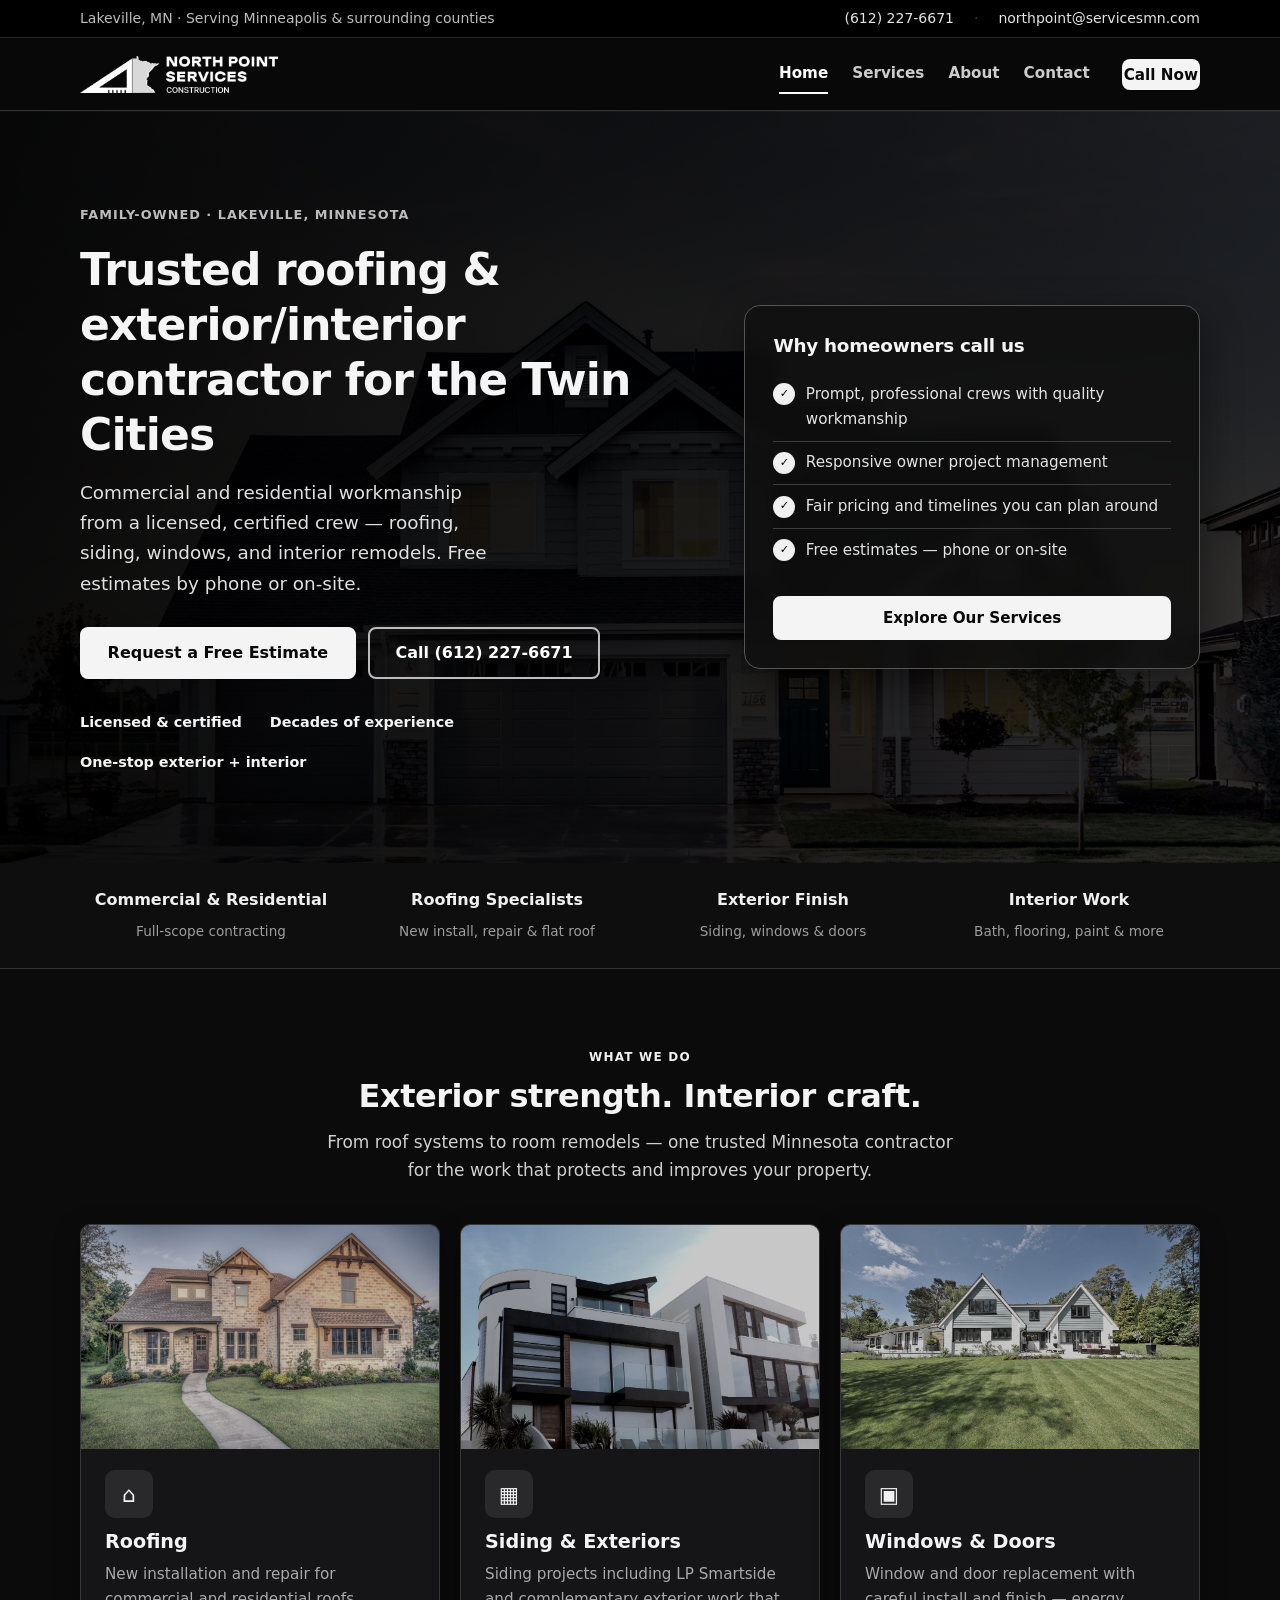
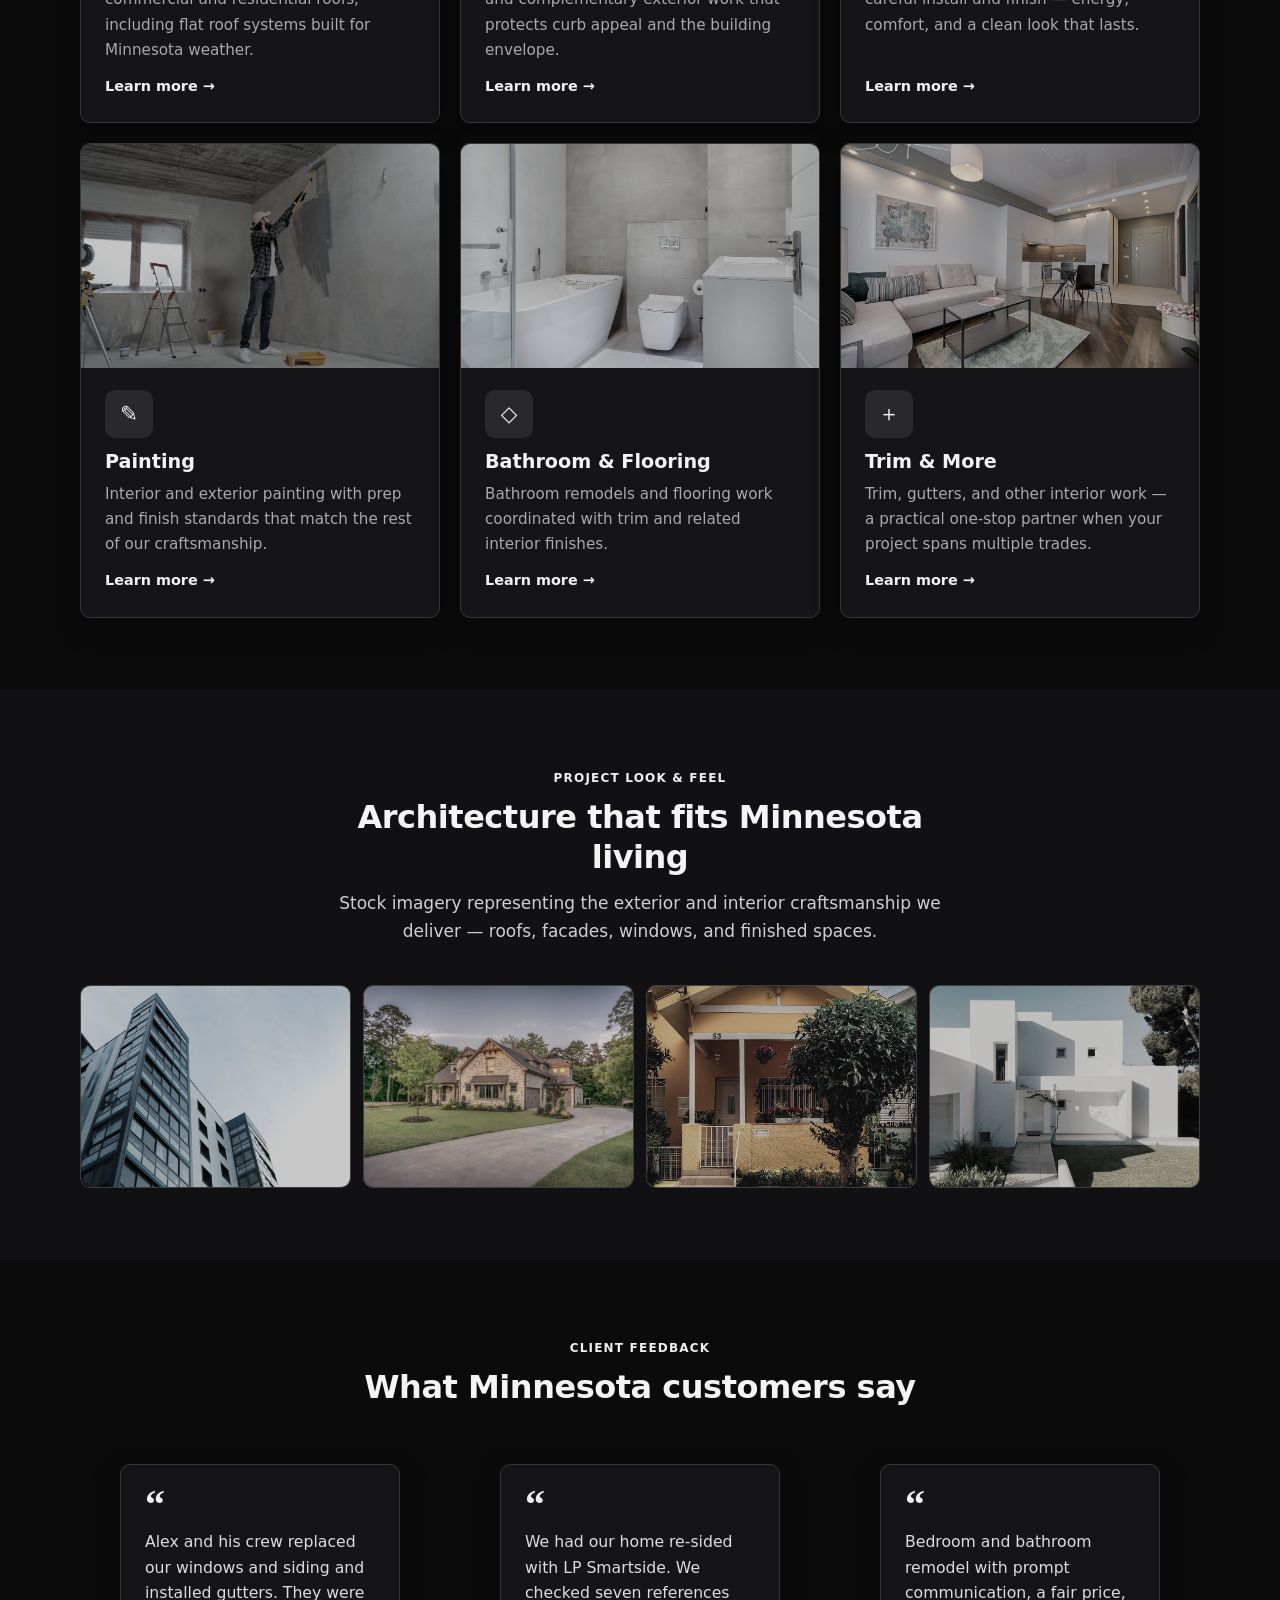
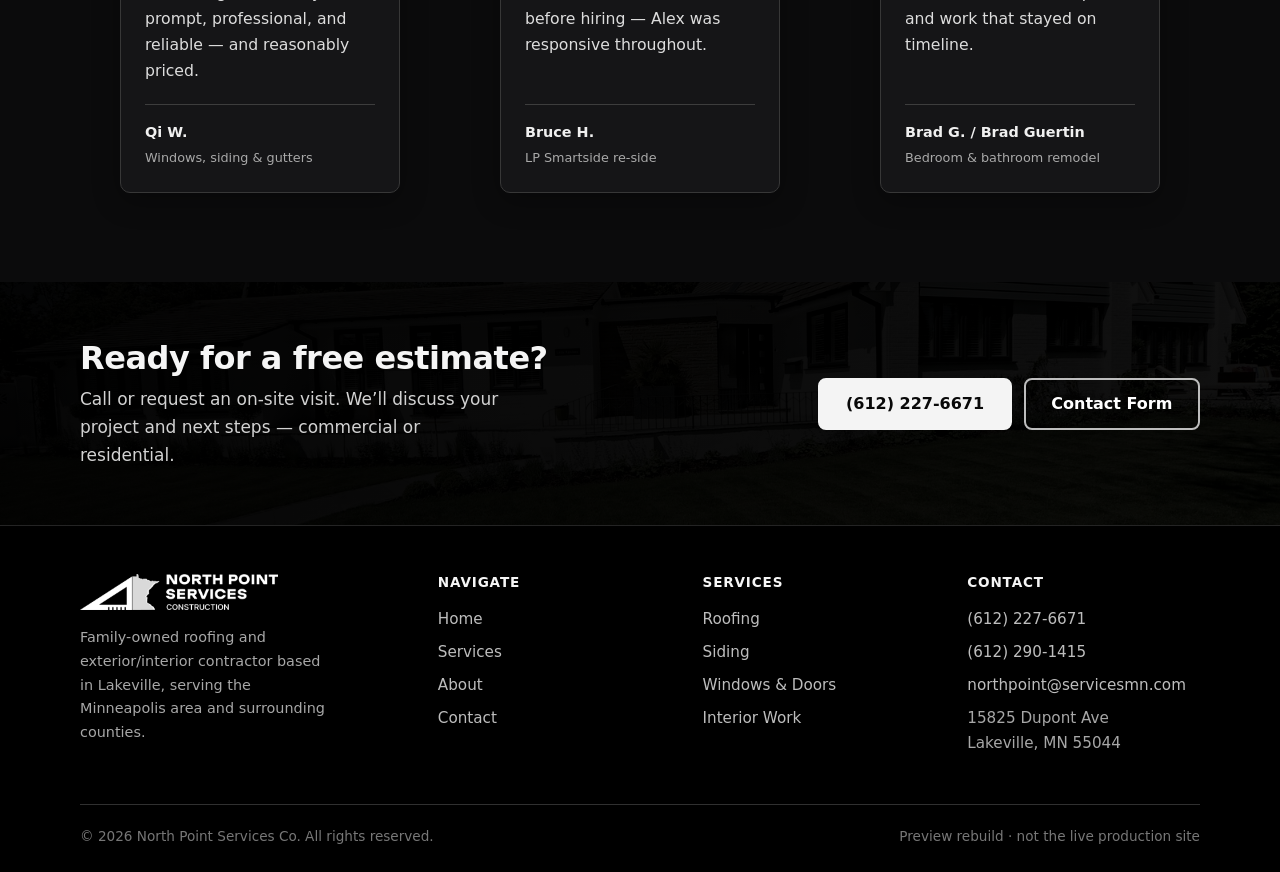
==== index.html @ 043c49aa "Add North Point Services static site preview. Publish the static HTML site at the repository root so" ====
<!DOCTYPE html>
<html lang="en">
<head>
  <meta charset="UTF-8">
  <meta name="viewport" content="width=device-width, initial-scale=1">
  <meta name="description" content="North Point Services — trusted Minnesota roofing and exterior/interior contractor. Family-owned in Lakeville, serving Minneapolis and surrounding counties. Free estimates.">
  <title>North Point Services | Roofing &amp; Exterior/Interior Contractor — Lakeville, MN</title>
  <link rel="stylesheet" href="css/styles.css">
</head>
<body>
  <a class="skip-link" href="#main">Skip to main content</a>

  <div class="topbar">
    <div class="container">
      <div class="topbar-left">
        <span>Lakeville, MN · Serving Minneapolis &amp; surrounding counties</span>
      </div>
      <div class="topbar-right">
        <a href="tel:+16122276671">(612) 227-6671</a>
        <span class="sep" aria-hidden="true">·</span>
        <a href="mailto:northpoint@servicesmn.com">northpoint@servicesmn.com</a>
      </div>
    </div>
  </div>

  <header class="site-header">
    <div class="container header-inner">
      <a class="logo" href="index.html">
        <img class="logo-image" src="images/logo.png" alt="North Point Services — Construction">
      </a>
      <button class="nav-toggle" type="button" aria-expanded="false" aria-controls="site-nav" aria-label="Open menu">
        <span class="nav-toggle-bars"></span>
      </button>
      <nav class="nav" id="site-nav" aria-label="Primary">
        <a href="index.html" aria-current="page">Home</a>
        <a href="services.html">Services</a>
        <a href="about.html">About</a>
        <a href="contact.html">Contact</a>
        <a class="btn btn-primary" href="tel:+16122276671">Call Now</a>
      </nav>
    </div>
  </header>

  <main id="main">
    <section class="hero has-photo">
      <img class="hero-bg" src="images/hero-home.jpg" alt="" width="1600" height="900" decoding="async" fetchpriority="high">
      <div class="container hero-grid">
        <div>
          <p class="hero-eyebrow">Family-owned · Lakeville, Minnesota</p>
          <h1>Trusted roofing &amp; exterior/interior contractor for the Twin Cities</h1>
          <p class="hero-lead">
            Commercial and residential workmanship from a licensed, certified crew —
            roofing, siding, windows, and interior remodels. Free estimates by phone or on-site.
          </p>
          <div class="hero-actions">
            <a class="btn btn-primary btn-lg" href="contact.html">Request a Free Estimate</a>
            <a class="btn btn-secondary btn-lg" href="tel:+16122276671">Call (612) 227-6671</a>
          </div>
          <div class="hero-meta">
            <span><strong>Licensed &amp; certified</strong></span>
            <span><strong>Decades of experience</strong></span>
            <span><strong>One-stop exterior + interior</strong></span>
          </div>
        </div>
        <aside class="hero-card" aria-label="Why choose North Point">
          <h2>Why homeowners call us</h2>
          <ul>
            <li><span class="check" aria-hidden="true">✓</span> Prompt, professional crews with quality workmanship</li>
            <li><span class="check" aria-hidden="true">✓</span> Responsive owner project management</li>
            <li><span class="check" aria-hidden="true">✓</span> Fair pricing and timelines you can plan around</li>
            <li><span class="check" aria-hidden="true">✓</span> Free estimates — phone or on-site</li>
          </ul>
          <a class="btn btn-primary btn-block" href="services.html">Explore Our Services</a>
        </aside>
      </div>
    </section>

    <div class="trust-bar">
      <div class="container trust-grid">
        <div class="trust-item">
          <strong>Commercial &amp; Residential</strong>
          <span>Full-scope contracting</span>
        </div>
        <div class="trust-item">
          <strong>Roofing Specialists</strong>
          <span>New install, repair &amp; flat roof</span>
        </div>
        <div class="trust-item">
          <strong>Exterior Finish</strong>
          <span>Siding, windows &amp; doors</span>
        </div>
        <div class="trust-item">
          <strong>Interior Work</strong>
          <span>Bath, flooring, paint &amp; more</span>
        </div>
      </div>
    </div>

    <section class="section" aria-labelledby="services-heading">
      <div class="container">
        <div class="section-header center">
          <p class="section-label">What we do</p>
          <h2 id="services-heading">Exterior strength. Interior craft.</h2>
          <p>From roof systems to room remodels — one trusted Minnesota contractor for the work that protects and improves your property.</p>
        </div>
        <div class="cards">
          <article class="card">
            <div class="card-media">
              <img src="images/roofing.jpg" alt="Residential roof and exterior craftsmanship" width="600" height="375" loading="lazy" decoding="async">
            </div>
            <div class="card-body">
              <div class="card-icon" aria-hidden="true">⌂</div>
              <h3>Roofing</h3>
              <p>New installation and repair for commercial and residential roofs, including flat roof systems built for Minnesota weather.</p>
              <a class="card-link" href="services.html#roofing">Learn more →</a>
            </div>
          </article>
          <article class="card">
            <div class="card-media">
              <img src="images/siding.jpg" alt="Home exterior with modern siding" width="600" height="375" loading="lazy" decoding="async">
            </div>
            <div class="card-body">
              <div class="card-icon" aria-hidden="true">▦</div>
              <h3>Siding &amp; Exteriors</h3>
              <p>Siding projects including LP Smartside and complementary exterior work that protects curb appeal and the building envelope.</p>
              <a class="card-link" href="services.html#siding">Learn more →</a>
            </div>
          </article>
          <article class="card">
            <div class="card-media">
              <img src="images/windows.jpg" alt="Modern home windows and facade" width="600" height="375" loading="lazy" decoding="async">
            </div>
            <div class="card-body">
              <div class="card-icon" aria-hidden="true">▣</div>
              <h3>Windows &amp; Doors</h3>
              <p>Window and door replacement with careful install and finish — energy, comfort, and a clean look that lasts.</p>
              <a class="card-link" href="services.html#windows">Learn more →</a>
            </div>
          </article>
          <article class="card">
            <div class="card-media">
              <img src="images/painting.jpg" alt="Freshly painted interior walls" width="600" height="375" loading="lazy" decoding="async">
            </div>
            <div class="card-body">
              <div class="card-icon" aria-hidden="true">✎</div>
              <h3>Painting</h3>
              <p>Interior and exterior painting with prep and finish standards that match the rest of our craftsmanship.</p>
              <a class="card-link" href="services.html#interior">Learn more →</a>
            </div>
          </article>
          <article class="card">
            <div class="card-media">
              <img src="images/bathroom.jpg" alt="Remodeled bathroom interior" width="600" height="375" loading="lazy" decoding="async">
            </div>
            <div class="card-body">
              <div class="card-icon" aria-hidden="true">◇</div>
              <h3>Bathroom &amp; Flooring</h3>
              <p>Bathroom remodels and flooring work coordinated with trim and related interior finishes.</p>
              <a class="card-link" href="services.html#interior">Learn more →</a>
            </div>
          </article>
          <article class="card">
            <div class="card-media">
              <img src="images/trim-interior.jpg" alt="Finished interior living space with trim detail" width="600" height="375" loading="lazy" decoding="async">
            </div>
            <div class="card-body">
              <div class="card-icon" aria-hidden="true">＋</div>
              <h3>Trim &amp; More</h3>
              <p>Trim, gutters, and other interior work — a practical one-stop partner when your project spans multiple trades.</p>
              <a class="card-link" href="services.html#interior">Learn more →</a>
            </div>
          </article>
        </div>
      </div>
    </section>

    <section class="section section-alt" aria-labelledby="gallery-heading">
      <div class="container">
        <div class="section-header center">
          <p class="section-label">Project look &amp; feel</p>
          <h2 id="gallery-heading">Architecture that fits Minnesota living</h2>
          <p>Stock imagery representing the exterior and interior craftsmanship we deliver — roofs, facades, windows, and finished spaces.</p>
        </div>
        <div class="gallery-strip">
          <figure>
            <img src="images/gallery-1.jpg" alt="Commercial architecture exterior" width="500" height="375" loading="lazy" decoding="async">
          </figure>
          <figure>
            <img src="images/gallery-2.jpg" alt="Modern residential exterior" width="500" height="375" loading="lazy" decoding="async">
          </figure>
          <figure>
            <img src="images/gallery-3.jpg" alt="Contemporary home facade" width="500" height="375" loading="lazy" decoding="async">
          </figure>
          <figure>
            <img src="images/gallery-4.jpg" alt="Residential architecture detail" width="500" height="375" loading="lazy" decoding="async">
          </figure>
        </div>
      </div>
    </section>

    <section class="section" aria-labelledby="testimonials-heading">
      <div class="container">
        <div class="section-header center">
          <p class="section-label">Client feedback</p>
          <h2 id="testimonials-heading">What Minnesota customers say</h2>
        </div>
        <div class="testimonials">
          <figure class="testimonial">
            <blockquote>
              Alex and his crew replaced our windows and siding and installed gutters. They were prompt, professional, and reliable — and reasonably priced.
            </blockquote>
            <footer>Qi W.<span>Windows, siding &amp; gutters</span></footer>
          </figure>
          <figure class="testimonial">
            <blockquote>
              We had our home re-sided with LP Smartside. We checked seven references before hiring — Alex was responsive throughout.
            </blockquote>
            <footer>Bruce H.<span>LP Smartside re-side</span></footer>
          </figure>
          <figure class="testimonial">
            <blockquote>
              Bedroom and bathroom remodel with prompt communication, a fair price, and work that stayed on timeline.
            </blockquote>
            <footer>Brad G. / Brad Guertin<span>Bedroom &amp; bathroom remodel</span></footer>
          </figure>
        </div>
      </div>
    </section>

    <section class="cta-band has-photo" aria-labelledby="cta-heading">
      <img class="cta-band-bg" src="images/contact-band.jpg" alt="" width="1600" height="600" loading="lazy" decoding="async">
      <div class="container">
        <div>
          <h2 id="cta-heading">Ready for a free estimate?</h2>
          <p>Call or request an on-site visit. We’ll discuss your project and next steps — commercial or residential.</p>
        </div>
        <div class="cta-actions">
          <a class="btn btn-primary btn-lg" href="tel:+16122276671">(612) 227-6671</a>
          <a class="btn btn-secondary btn-lg" href="contact.html">Contact Form</a>
        </div>
      </div>
    </section>
  </main>

  <footer class="site-footer">
    <div class="container">
      <div class="footer-grid">
        <div class="footer-brand">
          <a class="logo" href="index.html">
            <img class="logo-image" src="images/logo.png" alt="North Point Services — Construction">
          </a>
          <p>Family-owned roofing and exterior/interior contractor based in Lakeville, serving the Minneapolis area and surrounding counties.</p>
        </div>
        <div>
          <h4>Navigate</h4>
          <ul>
            <li><a href="index.html">Home</a></li>
            <li><a href="services.html">Services</a></li>
            <li><a href="about.html">About</a></li>
            <li><a href="contact.html">Contact</a></li>
          </ul>
        </div>
        <div>
          <h4>Services</h4>
          <ul>
            <li><a href="services.html#roofing">Roofing</a></li>
            <li><a href="services.html#siding">Siding</a></li>
            <li><a href="services.html#windows">Windows &amp; Doors</a></li>
            <li><a href="services.html#interior">Interior Work</a></li>
          </ul>
        </div>
        <div>
          <h4>Contact</h4>
          <ul>
            <li><a href="tel:+16122276671">(612) 227-6671</a></li>
            <li><a href="tel:+16122901415">(612) 290-1415</a></li>
            <li><a href="mailto:northpoint@servicesmn.com">northpoint@servicesmn.com</a></li>
            <li>15825 Dupont Ave<br>Lakeville, MN 55044</li>
          </ul>
        </div>
      </div>
      <div class="footer-bottom">
        <span>© <span id="year">2026</span> North Point Services Co. All rights reserved.</span>
        <span>Preview rebuild · not the live production site</span>
      </div>
    </div>
  </footer>

  <script src="js/main.js"></script>
</body>
</html>
---- css/styles.css ----
/* North Point Services — preview styles */
:root {
  --navy: #f4f4f4;
  --navy-deep: #050505;
  --navy-mid: #171717;
  --slate: #d0d0d0;
  --steel: #9a9a9a;
  --sky: #171717;
  --mist: #101010;
  --white: #f5f5f5;
  --accent: #f5f5f5;
  --accent-hover: #ffffff;
  --accent-soft: #242424;
  --border: #393939;
  --success: #f5f5f5;
  --shadow: 0 8px 28px rgba(0, 0, 0, 0.35);
  --shadow-lg: 0 16px 42px rgba(0, 0, 0, 0.5);
  --radius: 10px;
  --radius-lg: 16px;
  --font: "Segoe UI", system-ui, -apple-system, BlinkMacSystemFont, "Helvetica Neue", Arial, sans-serif;
  --max: 1120px;
  --header-h: 72px;
}

*, *::before, *::after { box-sizing: border-box; }

html { scroll-behavior: smooth; }

body {
  margin: 0;
  font-family: var(--font);
  font-size: 1.0625rem;
  line-height: 1.65;
  color: var(--slate);
  background: var(--white);
  -webkit-font-smoothing: antialiased;
}

img { max-width: 100%; height: auto; display: block; }

a {
  color: var(--accent);
  text-decoration-thickness: 1.5px;
  text-underline-offset: 3px;
}
a:hover { color: var(--accent-hover); }

h1, h2, h3, h4 {
  color: var(--navy);
  line-height: 1.25;
  margin: 0 0 0.75rem;
  font-weight: 700;
}

h1 { font-size: clamp(2rem, 4vw, 2.75rem); letter-spacing: -0.02em; }
h2 { font-size: clamp(1.5rem, 3vw, 2rem); letter-spacing: -0.015em; }
h3 { font-size: 1.2rem; }

p { margin: 0 0 1rem; }

.container {
  width: min(100% - 2.5rem, var(--max));
  margin-inline: auto;
}

.skip-link {
  position: absolute;
  left: -9999px;
  top: 0;
  background: var(--navy);
  color: var(--white);
  padding: 0.75rem 1.25rem;
  z-index: 1000;
  border-radius: 0 0 var(--radius) 0;
}
.skip-link:focus { left: 0; }

/* ——— Top bar ——— */
.topbar {
  background: var(--navy-deep);
  color: rgba(255,255,255,0.85);
  font-size: 0.875rem;
  padding: 0.45rem 0;
}
.topbar .container {
  display: flex;
  flex-wrap: wrap;
  gap: 0.75rem 1.5rem;
  justify-content: space-between;
  align-items: center;
}
.topbar a {
  color: rgba(255,255,255,0.9);
  text-decoration: none;
}
.topbar a:hover { color: var(--white); text-decoration: underline; }
.topbar-left, .topbar-right {
  display: flex;
  flex-wrap: wrap;
  gap: 0.75rem 1.25rem;
  align-items: center;
}
.topbar .sep { opacity: 0.35; }

/* ——— Header / Nav ——— */
.site-header {
  position: sticky;
  top: 0;
  z-index: 100;
  background: rgba(255,255,255,0.96);
  backdrop-filter: blur(10px);
  border-bottom: 1px solid var(--border);
  box-shadow: 0 1px 0 rgba(0,0,0,0.04);
}
.header-inner {
  display: flex;
  align-items: center;
  justify-content: space-between;
  min-height: var(--header-h);
  gap: 1rem;
}
.logo {
  display: flex;
  align-items: center;
  gap: 0.75rem;
  text-decoration: none;
  color: var(--navy);
}
.logo:hover { color: var(--navy); }
.logo-image {
  display: block;
  width: 198px;
  height: auto;
  max-width: 100%;
  object-fit: contain;
}
.logo-mark {
  width: 44px;
  height: 44px;
  border-radius: 10px;
  background: linear-gradient(145deg, var(--navy-mid), var(--navy));
  display: grid;
  place-items: center;
  color: var(--white);
  font-weight: 800;
  font-size: 0.95rem;
  letter-spacing: -0.03em;
  flex-shrink: 0;
  box-shadow: inset 0 1px 0 rgba(255,255,255,0.15);
}
.logo-text {
  display: flex;
  flex-direction: column;
  line-height: 1.15;
}
.logo-name {
  font-weight: 800;
  font-size: 1.05rem;
  letter-spacing: -0.02em;
}
.logo-sub {
  font-size: 0.7rem;
  color: var(--steel);
  font-weight: 500;
  letter-spacing: 0.02em;
  text-transform: uppercase;
}

.nav-toggle {
  display: none;
  background: none;
  border: 1px solid var(--border);
  border-radius: 8px;
  padding: 0.5rem 0.65rem;
  cursor: pointer;
  color: var(--navy);
}
.nav-toggle:focus-visible {
  outline: 2px solid var(--accent);
  outline-offset: 2px;
}
.nav-toggle-bars {
  display: block;
  width: 22px;
  height: 2px;
  background: currentColor;
  position: relative;
}
.nav-toggle-bars::before,
.nav-toggle-bars::after {
  content: "";
  position: absolute;
  left: 0;
  width: 22px;
  height: 2px;
  background: currentColor;
}
.nav-toggle-bars::before { top: -7px; }
.nav-toggle-bars::after { top: 7px; }

.nav {
  display: flex;
  align-items: center;
  gap: 0.25rem 1.5rem;
}
.nav a {
  color: var(--navy-mid);
  text-decoration: none;
  font-weight: 600;
  font-size: 0.95rem;
  padding: 0.35rem 0;
  border-bottom: 2px solid transparent;
}
.nav a:hover,
.nav a[aria-current="page"] {
  color: var(--navy);
  border-bottom-color: var(--accent);
}
.nav .btn { margin-left: 0.5rem; border-bottom: none !important; }

/* ——— Buttons ——— */
.btn {
  display: inline-flex;
  align-items: center;
  justify-content: center;
  gap: 0.4rem;
  padding: 0.7rem 1.35rem;
  font-weight: 700;
  font-size: 0.95rem;
  border-radius: 8px;
  border: 2px solid transparent;
  text-decoration: none !important;
  cursor: pointer;
  transition: background 0.15s, color 0.15s, border-color 0.15s, transform 0.1s;
  font-family: inherit;
  line-height: 1.2;
}
.btn:active { transform: translateY(1px); }
.btn:focus-visible {
  outline: 2px solid var(--accent);
  outline-offset: 3px;
}
.btn-primary {
  background: var(--accent);
  color: var(--white) !important;
  border-color: var(--accent);
}
.btn-primary:hover {
  background: var(--accent-hover);
  border-color: var(--accent-hover);
  color: var(--white) !important;
}
.btn-secondary {
  background: transparent;
  color: var(--white) !important;
  border-color: rgba(255,255,255,0.55);
}
.btn-secondary:hover {
  background: rgba(255,255,255,0.12);
  border-color: var(--white);
  color: var(--white) !important;
}
.btn-outline {
  background: transparent;
  color: var(--navy) !important;
  border-color: var(--border);
}
.btn-outline:hover {
  border-color: var(--navy);
  background: var(--mist);
}
.btn-lg { padding: 0.9rem 1.6rem; font-size: 1rem; }
.btn-block { width: 100%; }

/* ——— Hero ——— */
.hero {
  position: relative;
  background: linear-gradient(135deg, var(--navy-deep) 0%, var(--navy) 45%, var(--navy-mid) 100%);
  color: var(--white);
  padding: clamp(3.5rem, 8vw, 5.5rem) 0;
  overflow: hidden;
}
.hero::before {
  content: "";
  position: absolute;
  inset: 0;
  background:
    radial-gradient(ellipse 60% 80% at 85% 20%, rgba(255,255,255,0.08), transparent 50%),
    radial-gradient(ellipse 50% 60% at 10% 90%, rgba(255,255,255,0.06), transparent 45%);
  pointer-events: none;
}
.hero::after {
  content: "";
  position: absolute;
  right: -5%;
  bottom: -20%;
  width: 45%;
  height: 80%;
  background: repeating-linear-gradient(
    -35deg,
    transparent,
    transparent 12px,
    rgba(255,255,255,0.03) 12px,
    rgba(255,255,255,0.03) 13px
  );
  pointer-events: none;
}
.hero .container { position: relative; z-index: 1; }
.hero-grid {
  display: grid;
  grid-template-columns: 1.15fr 0.85fr;
  gap: 3rem;
  align-items: center;
}
.hero-eyebrow {
  display: inline-block;
  font-size: 0.8rem;
  font-weight: 700;
  letter-spacing: 0.08em;
  text-transform: uppercase;
  color: rgba(255,255,255,0.7);
  margin-bottom: 1rem;
}
.hero h1 {
  color: var(--white);
  margin-bottom: 1rem;
}
.hero-lead {
  font-size: 1.15rem;
  color: rgba(255,255,255,0.88);
  max-width: 36ch;
  margin-bottom: 1.75rem;
}
.hero-actions {
  display: flex;
  flex-wrap: wrap;
  gap: 0.75rem;
  margin-bottom: 2rem;
}
.hero-meta {
  display: flex;
  flex-wrap: wrap;
  gap: 1rem 1.75rem;
  font-size: 0.9rem;
  color: rgba(255,255,255,0.75);
}
.hero-meta strong {
  color: var(--white);
  font-weight: 700;
}

.hero-card {
  background: rgba(255,255,255,0.08);
  border: 1px solid rgba(255,255,255,0.14);
  border-radius: var(--radius-lg);
  padding: 1.75rem;
  backdrop-filter: blur(8px);
}
.hero-card h2 {
  color: var(--white);
  font-size: 1.15rem;
  margin-bottom: 1rem;
}
.hero-card ul {
  list-style: none;
  margin: 0 0 1.5rem;
  padding: 0;
}
.hero-card li {
  display: flex;
  align-items: flex-start;
  gap: 0.65rem;
  padding: 0.55rem 0;
  border-bottom: 1px solid rgba(255,255,255,0.1);
  color: rgba(255,255,255,0.9);
  font-size: 0.95rem;
}
.hero-card li:last-child { border-bottom: none; }
.hero-card .check {
  flex-shrink: 0;
  width: 22px;
  height: 22px;
  border-radius: 50%;
  background: var(--accent);
  color: var(--white);
  display: grid;
  place-items: center;
  font-size: 0.7rem;
  font-weight: 800;
  margin-top: 0.1rem;
}

/* ——— Sections ——— */
.section { padding: clamp(3rem, 6vw, 4.5rem) 0; }
.section-alt { background: var(--mist); }
.section-header {
  max-width: 40rem;
  margin-bottom: 2.5rem;
}
.section-header.center {
  text-align: center;
  margin-inline: auto;
}
.section-label {
  display: inline-block;
  font-size: 0.75rem;
  font-weight: 700;
  letter-spacing: 0.1em;
  text-transform: uppercase;
  color: var(--accent);
  margin-bottom: 0.5rem;
}

/* ——— Trust bar ——— */
.trust-bar {
  background: var(--white);
  border-bottom: 1px solid var(--border);
  padding: 1.5rem 0;
}
.trust-grid {
  display: grid;
  grid-template-columns: repeat(4, 1fr);
  gap: 1.5rem;
  text-align: center;
}
.trust-item strong {
  display: block;
  color: var(--navy);
  font-size: 1rem;
  margin-bottom: 0.2rem;
}
.trust-item span {
  font-size: 0.85rem;
  color: var(--steel);
}

/* ——— Service cards ——— */
.cards {
  display: grid;
  grid-template-columns: repeat(3, 1fr);
  gap: 1.25rem;
}
.card {
  background: var(--white);
  border: 1px solid var(--border);
  border-radius: var(--radius);
  padding: 1.5rem;
  box-shadow: var(--shadow);
  transition: border-color 0.15s, box-shadow 0.15s;
}
.card:hover {
  border-color: #cccccc;
  box-shadow: var(--shadow-lg);
}
.card-icon {
  width: 48px;
  height: 48px;
  border-radius: 10px;
  background: var(--accent-soft);
  color: var(--accent);
  display: grid;
  place-items: center;
  margin-bottom: 1rem;
  font-size: 1.35rem;
}
.card h3 { margin-bottom: 0.5rem; }
.card p {
  font-size: 0.95rem;
  color: var(--steel);
  margin-bottom: 0;
}
.card-link {
  display: inline-block;
  margin-top: 1rem;
  font-weight: 700;
  font-size: 0.9rem;
  text-decoration: none;
  color: var(--accent);
}
.card-link:hover { text-decoration: underline; }

/* ——— Testimonials ——— */
.testimonials {
  display: grid;
  grid-template-columns: repeat(3, 1fr);
  gap: 1.25rem;
}
.testimonial {
  background: var(--white);
  border: 1px solid var(--border);
  border-radius: var(--radius);
  padding: 1.5rem;
  display: flex;
  flex-direction: column;
}
.testimonial blockquote {
  margin: 0 0 1.25rem;
  padding: 0;
  font-size: 0.98rem;
  color: var(--slate);
  flex: 1;
}
.testimonial blockquote::before {
  content: "“";
  display: block;
  font-size: 2.5rem;
  line-height: 0.8;
  color: var(--accent);
  font-weight: 700;
  margin-bottom: 0.5rem;
  font-family: Georgia, serif;
}
.testimonial footer {
  font-size: 0.9rem;
  color: var(--navy);
  font-weight: 700;
  border-top: 1px solid var(--border);
  padding-top: 1rem;
}
.testimonial footer span {
  display: block;
  font-weight: 500;
  color: var(--steel);
  font-size: 0.8rem;
  margin-top: 0.15rem;
}

/* ——— CTA band ——— */
.cta-band {
  background: linear-gradient(120deg, var(--navy) 0%, var(--navy-mid) 100%);
  color: var(--white);
  padding: clamp(2.5rem, 5vw, 3.5rem) 0;
}
.cta-band .container {
  display: flex;
  flex-wrap: wrap;
  align-items: center;
  justify-content: space-between;
  gap: 1.5rem;
}
.cta-band h2 {
  color: var(--white);
  margin-bottom: 0.4rem;
}
.cta-band p {
  margin: 0;
  color: rgba(255,255,255,0.85);
  max-width: 40ch;
}
.cta-actions {
  display: flex;
  flex-wrap: wrap;
  gap: 0.75rem;
}

/* ——— About / content ——— */
.prose { max-width: 42rem; }
.prose p { margin-bottom: 1.1rem; }
.split {
  display: grid;
  grid-template-columns: 1fr 1fr;
  gap: 2.5rem;
  align-items: start;
}
.feature-list {
  list-style: none;
  margin: 1.5rem 0 0;
  padding: 0;
}
.feature-list li {
  display: flex;
  gap: 0.75rem;
  padding: 0.75rem 0;
  border-bottom: 1px solid var(--border);
  align-items: flex-start;
}
.feature-list li:last-child { border-bottom: none; }
.feature-list .bullet {
  flex-shrink: 0;
  width: 8px;
  height: 8px;
  border-radius: 50%;
  background: var(--accent);
  margin-top: 0.55rem;
}
.feature-list strong {
  display: block;
  color: var(--navy);
  margin-bottom: 0.15rem;
}
.feature-list span { font-size: 0.95rem; color: var(--steel); }

.owner-card {
  background: var(--mist);
  border: 1px solid var(--border);
  border-radius: var(--radius-lg);
  padding: 1.75rem;
}
.owner-card h3 { margin-bottom: 0.35rem; }
.owner-card .role {
  color: var(--accent);
  font-weight: 700;
  font-size: 0.9rem;
  margin-bottom: 1rem;
}

/* ——— Services detail ——— */
.service-detail {
  display: grid;
  gap: 1.25rem;
}
.service-row {
  display: grid;
  grid-template-columns: 200px 1fr;
  gap: 1.5rem;
  background: var(--white);
  border: 1px solid var(--border);
  border-radius: var(--radius);
  padding: 1.5rem;
  align-items: start;
}
.service-row h3 { margin-bottom: 0.35rem; }
.service-row p { margin: 0; color: var(--steel); font-size: 0.98rem; }
.service-tag {
  display: inline-block;
  font-size: 0.7rem;
  font-weight: 700;
  letter-spacing: 0.06em;
  text-transform: uppercase;
  color: var(--accent);
  background: var(--accent-soft);
  padding: 0.3rem 0.65rem;
  border-radius: 4px;
  margin-bottom: 0.5rem;
}

/* ——— Contact ——— */
.contact-grid {
  display: grid;
  grid-template-columns: 1fr 1.1fr;
  gap: 2.5rem;
  align-items: start;
}
.contact-info {
  display: flex;
  flex-direction: column;
  gap: 1.25rem;
}
.contact-item {
  display: flex;
  gap: 1rem;
  align-items: flex-start;
}
.contact-icon {
  width: 44px;
  height: 44px;
  border-radius: 10px;
  background: var(--accent-soft);
  color: var(--accent);
  display: grid;
  place-items: center;
  flex-shrink: 0;
  font-weight: 800;
  font-size: 0.85rem;
}
.contact-item h3 {
  font-size: 0.95rem;
  margin-bottom: 0.2rem;
}
.contact-item p, .contact-item a {
  margin: 0;
  font-size: 0.98rem;
  color: var(--slate);
  text-decoration: none;
}
.contact-item a:hover {
  color: var(--accent);
  text-decoration: underline;
}

.form-card {
  background: var(--white);
  border: 1px solid var(--border);
  border-radius: var(--radius-lg);
  padding: 1.75rem;
  box-shadow: var(--shadow);
}
.form-card h2 { margin-bottom: 0.35rem; }
.form-card .form-intro {
  font-size: 0.95rem;
  color: var(--steel);
  margin-bottom: 1.5rem;
}
.form-row {
  display: grid;
  grid-template-columns: 1fr 1fr;
  gap: 1rem;
}
.form-group {
  margin-bottom: 1rem;
}
.form-group label {
  display: block;
  font-weight: 600;
  font-size: 0.875rem;
  color: var(--navy);
  margin-bottom: 0.35rem;
}
.form-group .optional {
  font-weight: 500;
  color: var(--steel);
}
.form-group input,
.form-group select,
.form-group textarea {
  width: 100%;
  padding: 0.7rem 0.85rem;
  border: 1px solid var(--border);
  border-radius: 8px;
  font-family: inherit;
  font-size: 1rem;
  color: var(--navy);
  background: var(--white);
  transition: border-color 0.15s, box-shadow 0.15s;
}
.form-group input:focus,
.form-group select:focus,
.form-group textarea:focus {
  outline: none;
  border-color: var(--accent);
  box-shadow: 0 0 0 3px rgba(255,255,255,0.16);
}
.form-group textarea { min-height: 120px; resize: vertical; }
.form-note {
  font-size: 0.8rem;
  color: var(--steel);
  margin: 0.75rem 0 0;
}
.form-success {
  display: none;
  background: #242424;
  border: 1px solid #4a4a4a;
  color: var(--success);
  padding: 1rem 1.15rem;
  border-radius: 8px;
  margin-bottom: 1rem;
  font-weight: 600;
}
.form-success.is-visible { display: block; }

.map-placeholder {
  margin-top: 1.5rem;
  background: var(--sky);
  border: 1px dashed var(--border);
  border-radius: var(--radius);
  padding: 2rem 1.5rem;
  text-align: center;
  color: var(--steel);
  font-size: 0.95rem;
}
.map-placeholder strong {
  display: block;
  color: var(--navy);
  margin-bottom: 0.35rem;
}

/* ——— Page hero (inner) ——— */
.page-hero {
  background: linear-gradient(135deg, var(--navy-deep), var(--navy));
  color: var(--white);
  padding: clamp(2.5rem, 5vw, 3.5rem) 0;
}
.page-hero h1 { color: var(--white); margin-bottom: 0.5rem; }
.page-hero p {
  margin: 0;
  color: rgba(255,255,255,0.85);
  max-width: 42ch;
  font-size: 1.1rem;
}

/* ——— Footer ——— */
.site-footer {
  background: var(--navy-deep);
  color: rgba(255,255,255,0.75);
  padding: 3rem 0 1.5rem;
  font-size: 0.95rem;
}
.footer-grid {
  display: grid;
  grid-template-columns: 1.4fr 1fr 1fr 1fr;
  gap: 2rem;
  margin-bottom: 2.5rem;
}
.footer-brand .logo-name { color: var(--white); }
.footer-brand .logo-sub { color: rgba(255,255,255,0.55); }
.footer-brand p {
  margin-top: 1rem;
  font-size: 0.9rem;
  max-width: 28ch;
}
.site-footer h4 {
  color: var(--white);
  font-size: 0.85rem;
  letter-spacing: 0.06em;
  text-transform: uppercase;
  margin-bottom: 1rem;
}
.site-footer ul {
  list-style: none;
  margin: 0;
  padding: 0;
}
.site-footer li { margin-bottom: 0.5rem; }
.site-footer a {
  color: rgba(255,255,255,0.75);
  text-decoration: none;
}
.site-footer a:hover {
  color: var(--white);
  text-decoration: underline;
}
.footer-bottom {
  border-top: 1px solid rgba(255,255,255,0.1);
  padding-top: 1.25rem;
  display: flex;
  flex-wrap: wrap;
  justify-content: space-between;
  gap: 0.75rem;
  font-size: 0.85rem;
  color: rgba(255,255,255,0.5);
}

/* ——— Utilities ——— */
.sr-only {
  position: absolute;
  width: 1px;
  height: 1px;
  padding: 0;
  margin: -1px;
  overflow: hidden;
  clip: rect(0,0,0,0);
  white-space: nowrap;
  border: 0;
}

/* ——— Responsive ——— */
@media (max-width: 900px) {
  .hero-grid,
  .split,
  .contact-grid,
  .service-row {
    grid-template-columns: 1fr;
  }
  .cards,
  .testimonials,
  .trust-grid {
    grid-template-columns: 1fr 1fr;
  }
  .footer-grid {
    grid-template-columns: 1fr 1fr;
  }
  .nav-toggle { display: block; }
  .nav {
    display: none;
    position: absolute;
    top: 100%;
    left: 0;
    right: 0;
    background: var(--white);
    flex-direction: column;
    align-items: stretch;
    padding: 1rem 1.25rem 1.25rem;
    border-bottom: 1px solid var(--border);
    box-shadow: var(--shadow-lg);
    gap: 0;
  }
  .nav.is-open { display: flex; }
  .nav a {
    padding: 0.75rem 0;
    border-bottom: 1px solid var(--border);
  }
  .nav a[aria-current="page"] { border-bottom-color: var(--border); color: var(--accent); }
  .nav .btn {
    margin: 0.75rem 0 0;
    width: 100%;
    border-bottom: none !important;
  }
  .site-header { position: relative; }
  .site-header.is-nav-open { position: sticky; }
}

@media (max-width: 600px) {
  .cards,
  .testimonials,
  .trust-grid,
  .footer-grid,
  .form-row {
    grid-template-columns: 1fr;
  }
  .topbar .container { justify-content: center; text-align: center; }
  .hero-actions { flex-direction: column; }
  .hero-actions .btn { width: 100%; }
  .cta-band .container { flex-direction: column; text-align: center; }
  .cta-actions { justify-content: center; width: 100%; }
  .cta-actions .btn { flex: 1; }
}

@media (prefers-reduced-motion: reduce) {
  html { scroll-behavior: auto; }
  *, *::before, *::after {
    transition-duration: 0.01ms !important;
  }
}

/* ——— Photo / media layouts ——— */
.photo-desat {
  filter: grayscale(0.35) contrast(1.05) brightness(0.98);
}

.hero.has-photo {
  background: var(--navy-deep);
  min-height: 28rem;
}
.hero.has-photo::before {
  background:
    linear-gradient(105deg, rgba(0,0,0,0.88) 0%, rgba(0,0,0,0.72) 42%, rgba(0,0,0,0.45) 100%),
    radial-gradient(ellipse 60% 80% at 85% 20%, rgba(255,255,255,0.06), transparent 50%);
  z-index: 1;
}
.hero.has-photo::after { display: none; }
.hero-bg {
  position: absolute;
  inset: 0;
  width: 100%;
  height: 100%;
  object-fit: cover;
  object-position: center;
  z-index: 0;
  filter: grayscale(0.4) contrast(1.08) brightness(0.85);
}
.hero.has-photo .container { z-index: 2; }

.page-hero.has-photo {
  position: relative;
  overflow: hidden;
  background: var(--navy-deep);
}
.page-hero.has-photo .page-hero-bg {
  position: absolute;
  inset: 0;
  width: 100%;
  height: 100%;
  object-fit: cover;
  filter: grayscale(0.4) brightness(0.55) contrast(1.08);
  z-index: 0;
}
.page-hero.has-photo .container {
  position: relative;
  z-index: 1;
}

.card {
  overflow: hidden;
  display: flex;
  flex-direction: column;
}
.card:has(.card-media) {
  padding: 0;
}
.card-media {
  position: relative;
  aspect-ratio: 16 / 10;
  overflow: hidden;
  background: var(--sky);
}
.card-media img {
  position: absolute;
  inset: 0;
  width: 100%;
  height: 100%;
  object-fit: cover;
  filter: grayscale(0.3) contrast(1.05);
  transition: transform 0.35s ease, filter 0.35s ease;
}
.card:hover .card-media img {
  transform: scale(1.04);
  filter: grayscale(0.15) contrast(1.08);
}
.card-body {
  padding: 1.35rem 1.5rem 1.5rem;
  display: flex;
  flex-direction: column;
  flex: 1;
}
.card-body .card-icon { margin-bottom: 0.75rem; }
.card-body p { flex: 1; }
.card-body .card-link { margin-top: auto; padding-top: 0.75rem; }

.gallery-strip {
  display: grid;
  grid-template-columns: repeat(4, 1fr);
  gap: 0.75rem;
  margin-top: 0.5rem;
}
.gallery-strip figure {
  position: relative;
  margin: 0;
  border-radius: var(--radius);
  overflow: hidden;
  border: 1px solid var(--border);
  aspect-ratio: 4 / 3;
  background: var(--sky);
}
.gallery-strip img {
  position: absolute;
  inset: 0;
  width: 100%;
  height: 100%;
  object-fit: cover;
  filter: grayscale(0.35) contrast(1.05);
  transition: filter 0.25s, transform 0.35s;
}
.gallery-strip figure:hover img {
  filter: grayscale(0.1);
  transform: scale(1.03);
}
.gallery-strip figcaption {
  position: absolute;
  width: 1px;
  height: 1px;
  overflow: hidden;
  clip: rect(0,0,0,0);
}

.about-photo {
  position: relative;
  border-radius: var(--radius-lg);
  overflow: hidden;
  border: 1px solid var(--border);
  box-shadow: var(--shadow);
  aspect-ratio: 4 / 3;
  background: var(--sky);
}
.about-photo img {
  position: absolute;
  inset: 0;
  width: 100%;
  height: 100%;
  object-fit: cover;
  filter: grayscale(0.35) contrast(1.06);
}

.service-row {
  grid-template-columns: 220px 160px 1fr;
  align-items: center;
}
.service-row-media {
  position: relative;
  border-radius: 8px;
  overflow: hidden;
  aspect-ratio: 1;
  background: var(--sky);
  border: 1px solid var(--border);
}
.service-row-media img {
  position: absolute;
  inset: 0;
  width: 100%;
  height: 100%;
  object-fit: cover;
  filter: grayscale(0.3) contrast(1.05);
}

.cta-band.has-photo {
  position: relative;
  overflow: hidden;
  background: var(--navy-deep);
}
.cta-band.has-photo .cta-band-bg {
  position: absolute;
  inset: 0;
  width: 100%;
  height: 100%;
  object-fit: cover;
  filter: grayscale(0.5) brightness(0.35) contrast(1.1);
  z-index: 0;
}
.cta-band.has-photo::before {
  content: "";
  position: absolute;
  inset: 0;
  background: linear-gradient(100deg, rgba(0,0,0,0.75) 0%, rgba(0,0,0,0.55) 100%);
  z-index: 1;
}
.cta-band.has-photo .container {
  position: relative;
  z-index: 2;
}

.contact-side-photo {
  position: relative;
  margin-top: 1.5rem;
  border-radius: var(--radius);
  overflow: hidden;
  border: 1px solid var(--border);
  aspect-ratio: 16 / 9;
  background: var(--sky);
}
.contact-side-photo img {
  position: absolute;
  inset: 0;
  width: 100%;
  height: 100%;
  object-fit: cover;
  filter: grayscale(0.4) contrast(1.05);
}

@media (max-width: 900px) {
  .gallery-strip {
    grid-template-columns: 1fr 1fr;
  }
  .service-row {
    grid-template-columns: 1fr;
  }
  .service-row-media {
    max-width: 280px;
    aspect-ratio: 16 / 10;
  }
}

@media (max-width: 600px) {
  .gallery-strip {
    grid-template-columns: 1fr 1fr;
    gap: 0.5rem;
  }
}


/* ——— Dark monochrome theme ——— */
/* Keep every surface and chrome element inside a near-black / white-grey palette. */
html { background: #080808; }
body {
  color: var(--slate);
  background: #0b0b0c;
}
body a { color: #f0f0f0; }
body a:hover { color: #ffffff; }
h1, h2, h3, h4 { color: #f4f4f4; }

.topbar {
  background: #000000;
  color: #bdbdbd;
  border-bottom: 1px solid #242424;
}
.topbar a { color: #e4e4e4; }
.topbar a:hover { color: #ffffff; }

.site-header {
  background: rgba(9,9,10,0.94);
  border-bottom-color: #333333;
  box-shadow: 0 1px 0 rgba(255,255,255,0.04);
}
.logo, .logo:hover { color: #f5f5f5; }
.logo-mark {
  background: #f2f2f2;
  color: #090909;
  box-shadow: inset 0 1px 0 rgba(255,255,255,0.8);
}
.logo-sub { color: #969696; }
.nav-toggle { color: #f5f5f5; background: #151515; border-color: #494949; }
.nav a { color: #cccccc; }
.nav a:hover, .nav a[aria-current="page"] { color: #ffffff; border-bottom-color: #ffffff; }

.btn-primary {
  background: #f4f4f4;
  color: #090909 !important;
  border-color: #f4f4f4;
}
.btn-primary:hover {
  background: #ffffff;
  color: #000000 !important;
  border-color: #ffffff;
}
.btn-secondary {
  color: #ffffff !important;
  border-color: #bdbdbd;
}
.btn-secondary:hover { background: rgba(255,255,255,0.12); border-color: #ffffff; }
.btn-outline { color: #eeeeee !important; border-color: #555555; }
.btn-outline:hover { color: #ffffff !important; background: #202020; border-color: #eeeeee; }
.btn:focus-visible, .nav-toggle:focus-visible { outline-color: #ffffff; }

.hero, .page-hero, .cta-band { background: #030303; }
.hero::before { background: radial-gradient(ellipse 60% 80% at 85% 20%, rgba(255,255,255,0.06), transparent 50%), radial-gradient(ellipse 50% 60% at 10% 90%, rgba(255,255,255,0.03), transparent 45%); }
.hero.has-photo::before {
  background: linear-gradient(105deg, rgba(0,0,0,0.94) 0%, rgba(0,0,0,0.84) 48%, rgba(0,0,0,0.68) 100%);
}
.hero-bg { filter: grayscale(0.58) contrast(1.12) brightness(0.62); }
.hero-eyebrow, .hero-meta { color: #bcbcbc; }
.hero-lead { color: #e0e0e0; }
.hero-card { background: rgba(16,16,16,0.84); border-color: #555555; box-shadow: 0 16px 42px rgba(0,0,0,0.45); }
.hero-card li { color: #e3e3e3; border-bottom-color: #3d3d3d; }
.hero-card .check { background: #f0f0f0; color: #080808; }

.section { background: #0b0b0c; }
.section-alt { background: #111113; }
.section-label { color: #f0f0f0; }
.trust-bar { background: #0e0e0f; border-bottom-color: #333333; }
.trust-item strong { color: #f0f0f0; }
.trust-item span { color: #9d9d9d; }

.card, .testimonial, .service-row, .form-card {
  background: #151517;
  border-color: #373737;
  box-shadow: 0 8px 28px rgba(0,0,0,0.3);
}
.card:hover { border-color: #686868; box-shadow: 0 16px 42px rgba(0,0,0,0.5); }
.card-icon, .contact-icon { background: #29292b; color: #f0f0f0; }
.card p, .testimonial footer span, .service-row p, .form-card .form-intro, .form-note { color: #a9a9a9; }
.card-link { color: #f3f3f3; }
.card-media, .gallery-strip figure, .about-photo, .service-row-media, .contact-side-photo { background: #151517; border-color: #3d3d3d; }
.card-media img, .gallery-strip img, .about-photo img, .service-row-media img, .contact-side-photo img { filter: grayscale(0.55) contrast(1.08) brightness(0.78); }
.card:hover .card-media img, .gallery-strip figure:hover img { filter: grayscale(0.7) contrast(1.1) brightness(0.86); }
.testimonial blockquote { color: #dddddd; }
.testimonial blockquote::before { color: #eeeeee; }
.testimonial footer { color: #f0f0f0; border-top-color: #3d3d3d; }

.cta-band.has-photo .cta-band-bg { filter: grayscale(0.68) brightness(0.28) contrast(1.16); }
.cta-band.has-photo::before { background: linear-gradient(100deg, rgba(0,0,0,0.9) 0%, rgba(0,0,0,0.72) 100%); }
.cta-band p { color: #d2d2d2; }

.prose p, .contact-item p, .contact-item a { color: #cecece; }
.feature-list li { border-bottom-color: #373737; }
.feature-list strong { color: #f0f0f0; }
.feature-list span { color: #a8a8a8; }
.owner-card { background: #151517; border-color: #3d3d3d; }
.owner-card .role { color: #ededed; }
.service-tag { color: #eeeeee; background: #29292b; }

.form-card h2, .form-group label, .map-placeholder strong { color: #f2f2f2; }
.form-group .optional { color: #999999; }
.form-group input, .form-group select, .form-group textarea {
  color: #eeeeee;
  background: #0e0e0f;
  border-color: #4a4a4a;
}
.form-group input::placeholder, .form-group textarea::placeholder { color: #777777; }
.form-group input:focus, .form-group select:focus, .form-group textarea:focus {
  border-color: #eeeeee;
  box-shadow: 0 0 0 3px rgba(255,255,255,0.14);
}
.form-success { background: #242424; border-color: #555555; color: #f5f5f5; }
.map-placeholder { background: #121214; border-color: #555555; color: #a8a8a8; }

.site-footer { background: #000000; color: #a7a7a7; border-top: 1px solid #242424; }
.site-footer a { color: #bdbdbd; }
.site-footer a:hover { color: #ffffff; }
.footer-bottom { border-top-color: #303030; color: #777777; }
.footer-brand .logo-sub { color: #8c8c8c; }

@media (max-width: 900px) {
  .nav { background: #0d0d0e; border-bottom-color: #3a3a3a; box-shadow: 0 16px 42px rgba(0,0,0,0.55); }
  .nav a { border-bottom-color: #333333; }
  .nav a[aria-current="page"] { border-bottom-color: #333333; color: #ffffff; }
}

/* Darken inner-page photo heroes enough to keep type crisp. */
.page-hero.has-photo::before {
  content: "";
  position: absolute;
  inset: 0;
  background: linear-gradient(105deg, rgba(0,0,0,0.86) 0%, rgba(0,0,0,0.68) 58%, rgba(0,0,0,0.54) 100%);
  z-index: 1;
}
.page-hero.has-photo .container { z-index: 2; }

:root { color-scheme: dark; }

/* ——— Mobile usability refinements ——— */
html,
body {
  max-width: 100%;
  overflow-x: clip;
}

.container,
.header-inner,
.hero-grid,
.split,
.contact-grid,
.service-row,
.cards,
.testimonials,
.footer-grid,
.form-row {
  min-width: 0;
}

img,
svg,
video,
iframe {
  max-width: 100%;
}

button,
input,
select,
textarea {
  max-width: 100%;
}

@media (max-width: 900px) {
  .site-header {
    position: sticky;
    top: 0;
  }

  .header-inner {
    min-height: 68px;
  }

  .nav-toggle {
    display: grid;
    place-items: center;
    width: 48px;
    height: 48px;
    min-width: 48px;
    padding: 0;
    border-radius: 10px;
  }

  .nav-toggle-bars,
  .nav-toggle-bars::before,
  .nav-toggle-bars::after {
    width: 22px;
  }

  .nav {
    z-index: 10;
    padding: 0.75rem 1.25rem 1rem;
    max-height: calc(100vh - 68px);
    overflow-y: auto;
  }

  .nav a:not(.btn) {
    display: flex;
    align-items: center;
    min-height: 44px;
    padding: 0.65rem 0;
  }

  .nav .btn {
    min-height: 44px;
  }

  .hero-grid,
  .split,
  .contact-grid,
  .service-row {
    gap: 1.5rem;
  }

  .service-row {
    padding: 1.25rem;
  }

  .service-row-media {
    width: 100%;
    max-width: none;
  }

  .form-card {
    padding: 1.25rem;
  }
}

@media (max-width: 600px) {
  body {
    font-size: 1rem;
  }

  .container {
    width: min(100% - 2rem, var(--max));
  }

  .topbar {
    font-size: 0.8rem;
  }

  .topbar .container {
    display: block;
    padding-block: 0.15rem;
  }

  .topbar-left,
  .topbar-right {
    justify-content: center;
    text-align: center;
    gap: 0.4rem 0.75rem;
  }

  .topbar-right {
    margin-top: 0.15rem;
  }

  .header-inner {
    gap: 0.65rem;
  }

  .logo {
    min-width: 0;
    gap: 0.6rem;
  }

  .logo-image {
    width: 172px;
  }

  .logo-mark {
    width: 42px;
    height: 42px;
  }

  .logo-text {
    min-width: 0;
  }

  .logo-name {
    font-size: 0.98rem;
    white-space: normal;
  }

  .logo-sub {
    font-size: 0.65rem;
  }

  .hero,
  .hero.has-photo {
    min-height: 0;
    padding: 3.25rem 0 3rem;
  }

  .hero h1 {
    font-size: clamp(2rem, 9vw, 2.5rem);
  }

  .hero-lead {
    font-size: 1.05rem;
  }

  .hero-actions,
  .cta-actions {
    width: 100%;
    flex-direction: column;
  }

  .hero-actions .btn,
  .cta-actions .btn {
    width: 100%;
  }

  .hero-meta {
    display: grid;
    gap: 0.55rem;
  }

  .hero-card {
    padding: 1.25rem;
  }

  .section {
    padding-block: 2.75rem;
  }

  .section-header {
    margin-bottom: 1.75rem;
  }

  .section-header.center {
    text-align: left;
  }

  .trust-grid {
    gap: 1rem;
    text-align: left;
  }

  .trust-item {
    display: grid;
    grid-template-columns: minmax(0, 1fr) auto;
    align-items: baseline;
    gap: 0.75rem;
    border-bottom: 1px solid #2b2b2b;
    padding-bottom: 0.75rem;
  }

  .trust-item:last-child {
    border-bottom: 0;
    padding-bottom: 0;
  }

  .trust-item span {
    text-align: right;
  }

  .cards,
  .testimonials,
  .footer-grid,
  .form-row,
  .gallery-strip {
    grid-template-columns: 1fr;
  }

  .card-body {
    padding: 1.15rem 1.25rem 1.35rem;
  }

  .gallery-strip {
    gap: 0.75rem;
  }

  .page-hero {
    padding-block: 2.75rem;
  }

  .page-hero h1 {
    font-size: clamp(1.9rem, 8vw, 2.4rem);
  }

  .service-row {
    padding: 1rem;
    gap: 1rem;
  }

  .service-row-media {
    aspect-ratio: 16 / 10;
  }

  .contact-item > div:last-child,
  .contact-item a {
    min-width: 0;
    overflow-wrap: anywhere;
  }

  .form-card {
    padding: 1.15rem;
  }

  .form-group input,
  .form-group select,
  .form-group textarea,
  .btn {
    min-height: 44px;
  }

  .form-group textarea {
    min-height: 132px;
  }

  .cta-band .container {
    align-items: stretch;
    text-align: left;
  }

  .site-footer {
    padding-top: 2.5rem;
  }

  .footer-bottom {
    flex-direction: column;
  }
}

/* ——— Compact mobile scale ———
   Keep the phone layout dense and editorial without shrinking touch targets. */
@media (max-width: 600px) {
  body {
    font-size: 0.96875rem;
    line-height: 1.52;
  }

  .container {
    width: min(100% - 2rem, var(--max));
  }

  .topbar {
    font-size: 0.72rem;
    padding: 0.28rem 0;
  }

  .topbar .container {
    padding-block: 0;
  }

  .topbar-left,
  .topbar-right {
    gap: 0.2rem 0.6rem;
  }

  .topbar-right {
    margin-top: 0.05rem;
  }

  .header-inner {
    min-height: 60px;
  }

  .logo {
    gap: 0.5rem;
  }

  .logo-image {
    width: 154px;
  }

  .logo-mark {
    width: 38px;
    height: 38px;
    border-radius: 9px;
    font-size: 0.85rem;
  }

  .logo-name {
    font-size: 0.94rem;
  }

  .logo-sub {
    font-size: 0.6rem;
  }

  .nav-toggle {
    width: 44px;
    height: 44px;
    min-width: 44px;
    border-radius: 9px;
  }

  .nav {
    max-height: calc(100vh - 60px);
    padding: 0.55rem 1rem 0.8rem;
  }

  .hero,
  .hero.has-photo {
    padding: 2.35rem 0 2.2rem;
  }

  .hero-grid {
    gap: 1.25rem;
  }

  .hero-eyebrow {
    font-size: 0.68rem;
    margin-bottom: 0.7rem;
  }

  h1,
  .hero h1 {
    font-size: clamp(1.85rem, 7.8vw, 2.2rem);
    line-height: 1.12;
    letter-spacing: -0.025em;
    margin-bottom: 0.8rem;
  }

  h2 {
    font-size: 1.5rem;
    line-height: 1.2;
  }

  h3 {
    font-size: 1.08rem;
  }

  .hero-lead {
    font-size: 0.98rem;
    line-height: 1.52;
    margin-bottom: 1.15rem;
  }

  .hero-actions,
  .cta-actions {
    width: 100%;
    flex-direction: row;
    flex-wrap: nowrap;
    gap: 0.5rem;
    margin-bottom: 1.25rem;
  }

  .hero-actions .btn,
  .cta-actions .btn {
    width: auto;
    min-width: 0;
    min-height: 44px;
    flex: 1 1 0;
    padding: 0.62rem 0.6rem;
    font-size: 0.82rem;
  }

  .hero-meta {
    gap: 0.35rem 0.75rem;
    font-size: 0.82rem;
  }

  .hero-card {
    padding: 1rem;
    border-radius: 12px;
  }

  .hero-card h2 {
    font-size: 1rem;
    margin-bottom: 0.65rem;
  }

  .hero-card ul {
    margin-bottom: 1rem;
  }

  .hero-card li {
    gap: 0.5rem;
    padding: 0.42rem 0;
    font-size: 0.86rem;
  }

  .hero-card .check {
    width: 20px;
    height: 20px;
  }

  .trust-bar {
    padding: 0.95rem 0;
  }

  .trust-grid {
    gap: 0.65rem;
  }

  .trust-item {
    gap: 0.5rem;
    padding-bottom: 0.55rem;
  }

  .trust-item strong {
    font-size: 0.88rem;
  }

  .trust-item span {
    font-size: 0.76rem;
  }

  .section {
    padding-block: 2.15rem;
  }

  .section-header {
    margin-bottom: 1.25rem;
  }

  .section-label {
    font-size: 0.68rem;
    margin-bottom: 0.35rem;
  }

  .section-header h2 {
    margin-bottom: 0.55rem;
  }

  .section-header p:not(.section-label) {
    margin-bottom: 0;
  }

  .cards,
  .testimonials {
    gap: 0.85rem;
  }

  .card-body {
    padding: 0.95rem 1rem 1.05rem;
  }

  .card-media {
    aspect-ratio: 16 / 8.8;
  }

  .card-body .card-icon,
  .card-icon {
    width: 40px;
    height: 40px;
    margin-bottom: 0.6rem;
    font-size: 1.1rem;
  }

  .card h3 {
    margin-bottom: 0.35rem;
  }

  .card p,
  .testimonial blockquote,
  .service-row p {
    font-size: 0.88rem;
  }

  .card-link {
    margin-top: 0.7rem;
    font-size: 0.84rem;
  }

  .testimonial {
    padding: 1rem;
  }

  .testimonial blockquote {
    margin-bottom: 0.9rem;
  }

  .testimonial footer {
    padding-top: 0.8rem;
    font-size: 0.84rem;
  }

  .gallery-strip {
    gap: 0.55rem;
  }

  .page-hero {
    padding-block: 2rem;
  }

  .page-hero h1 {
    font-size: clamp(1.8rem, 7.5vw, 2.15rem);
    line-height: 1.12;
    margin-bottom: 0.45rem;
  }

  .page-hero p {
    font-size: 0.98rem;
    line-height: 1.5;
  }

  .split,
  .contact-grid {
    gap: 1.35rem;
  }

  .prose p {
    margin-bottom: 0.9rem;
  }

  .feature-list {
    margin-top: 1rem;
  }

  .feature-list li {
    gap: 0.6rem;
    padding: 0.55rem 0;
  }

  .feature-list span {
    font-size: 0.86rem;
  }

  .owner-card,
  .service-row {
    padding: 1rem;
  }

  .service-row {
    gap: 0.8rem;
  }

  .service-row-media {
    aspect-ratio: 16 / 8.8;
  }

  .contact-info {
    gap: 0.9rem;
  }

  .contact-item {
    gap: 0.75rem;
  }

  .contact-icon {
    width: 42px;
    height: 42px;
  }

  .contact-item p,
  .contact-item a {
    font-size: 0.9rem;
  }

  .form-card {
    padding: 1rem;
  }

  .form-card .form-intro {
    margin-bottom: 1.1rem;
    font-size: 0.86rem;
  }

  .form-group {
    margin-bottom: 0.75rem;
  }

  .form-group input,
  .form-group select,
  .form-group textarea {
    padding: 0.62rem 0.75rem;
    font-size: 0.95rem;
  }

  .form-group textarea {
    min-height: 112px;
  }

  .cta-band {
    padding-block: 2rem;
  }

  .cta-band .container {
    gap: 1rem;
  }

  .cta-band h2 {
    font-size: 1.45rem;
  }

  .site-footer {
    padding: 2rem 0 1rem;
  }

  .footer-grid {
    gap: 1.25rem;
    margin-bottom: 1.5rem;
  }

  .site-footer h4 {
    margin-bottom: 0.65rem;
  }
}

@media (min-width: 361px) and (max-width: 600px) {
  .hero-actions .btn,
  .cta-actions .btn {
    padding-inline: 0.35rem;
    font-size: 0.75rem;
    white-space: nowrap;
  }
}

@media (max-width: 360px) {
  .hero-actions,
  .cta-actions {
    flex-direction: column;
  }

  .hero-actions .btn,
  .cta-actions .btn {
    width: 100%;
  }
}
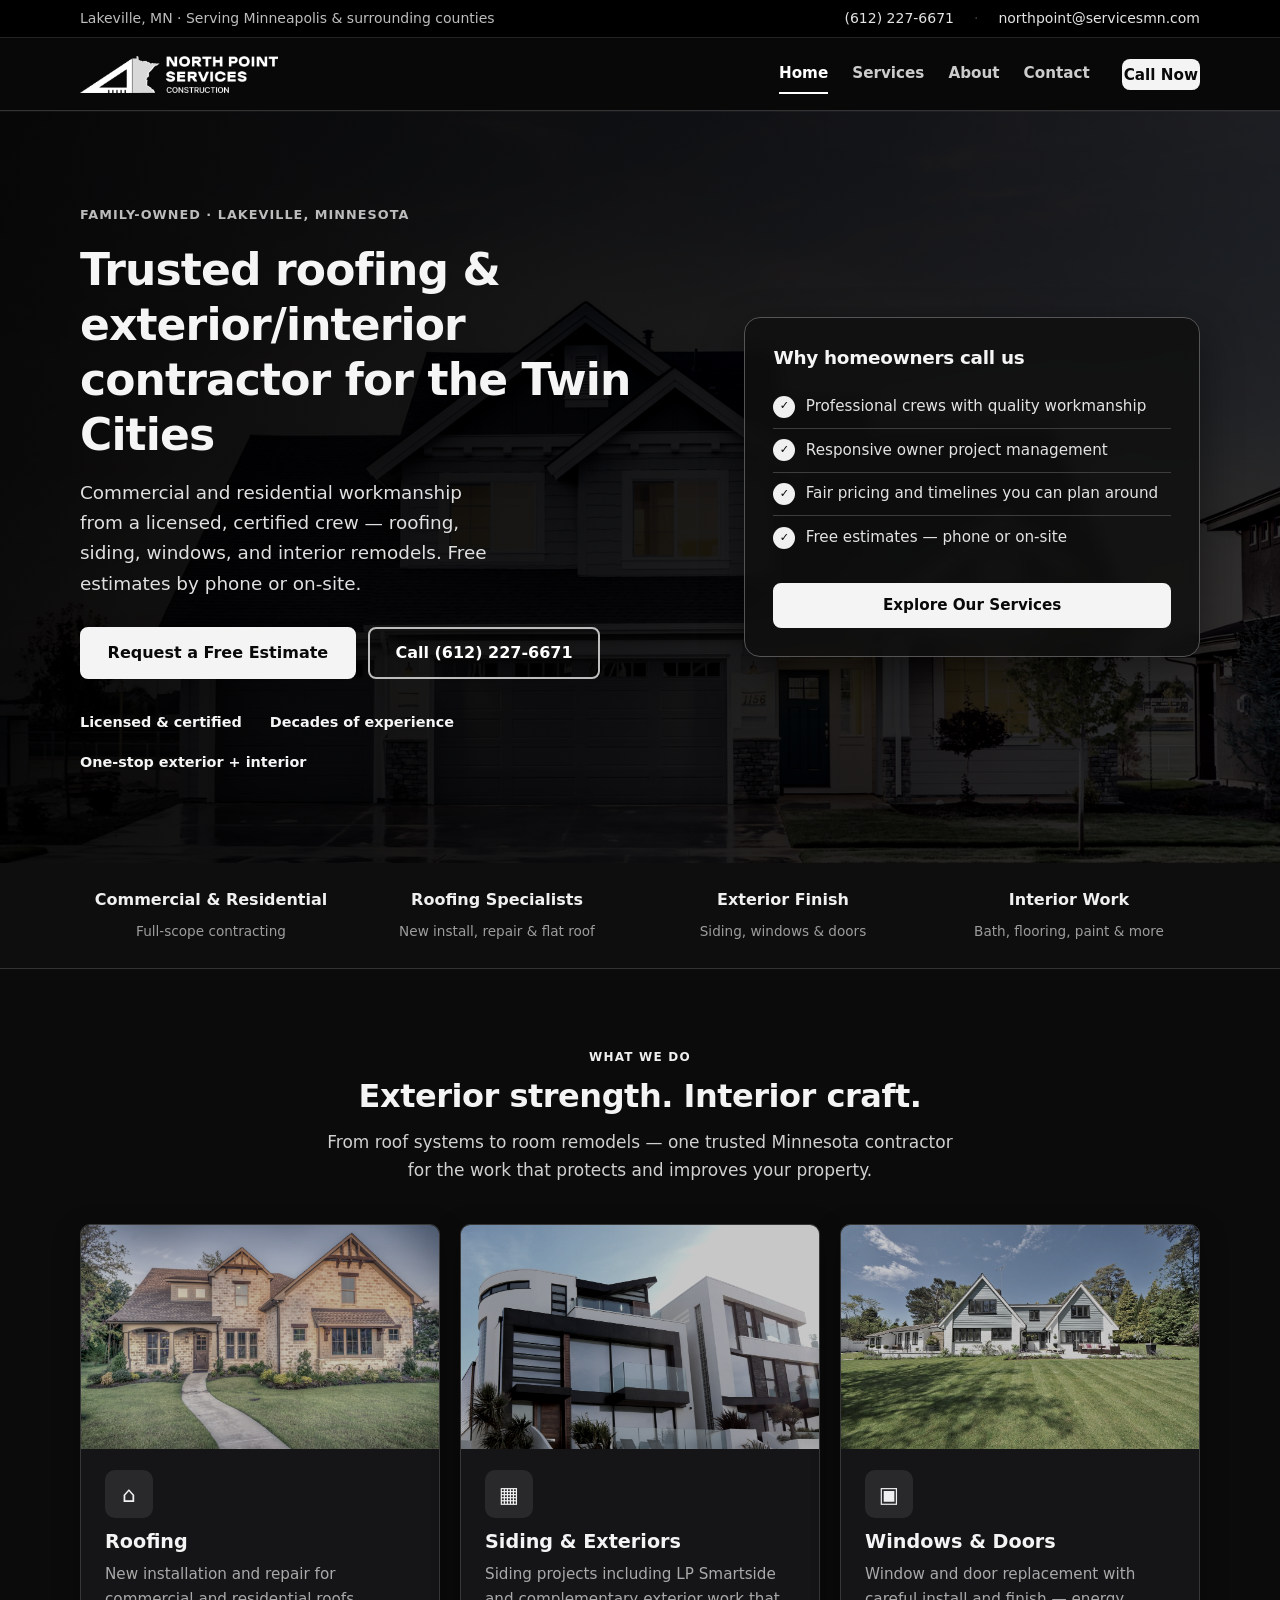
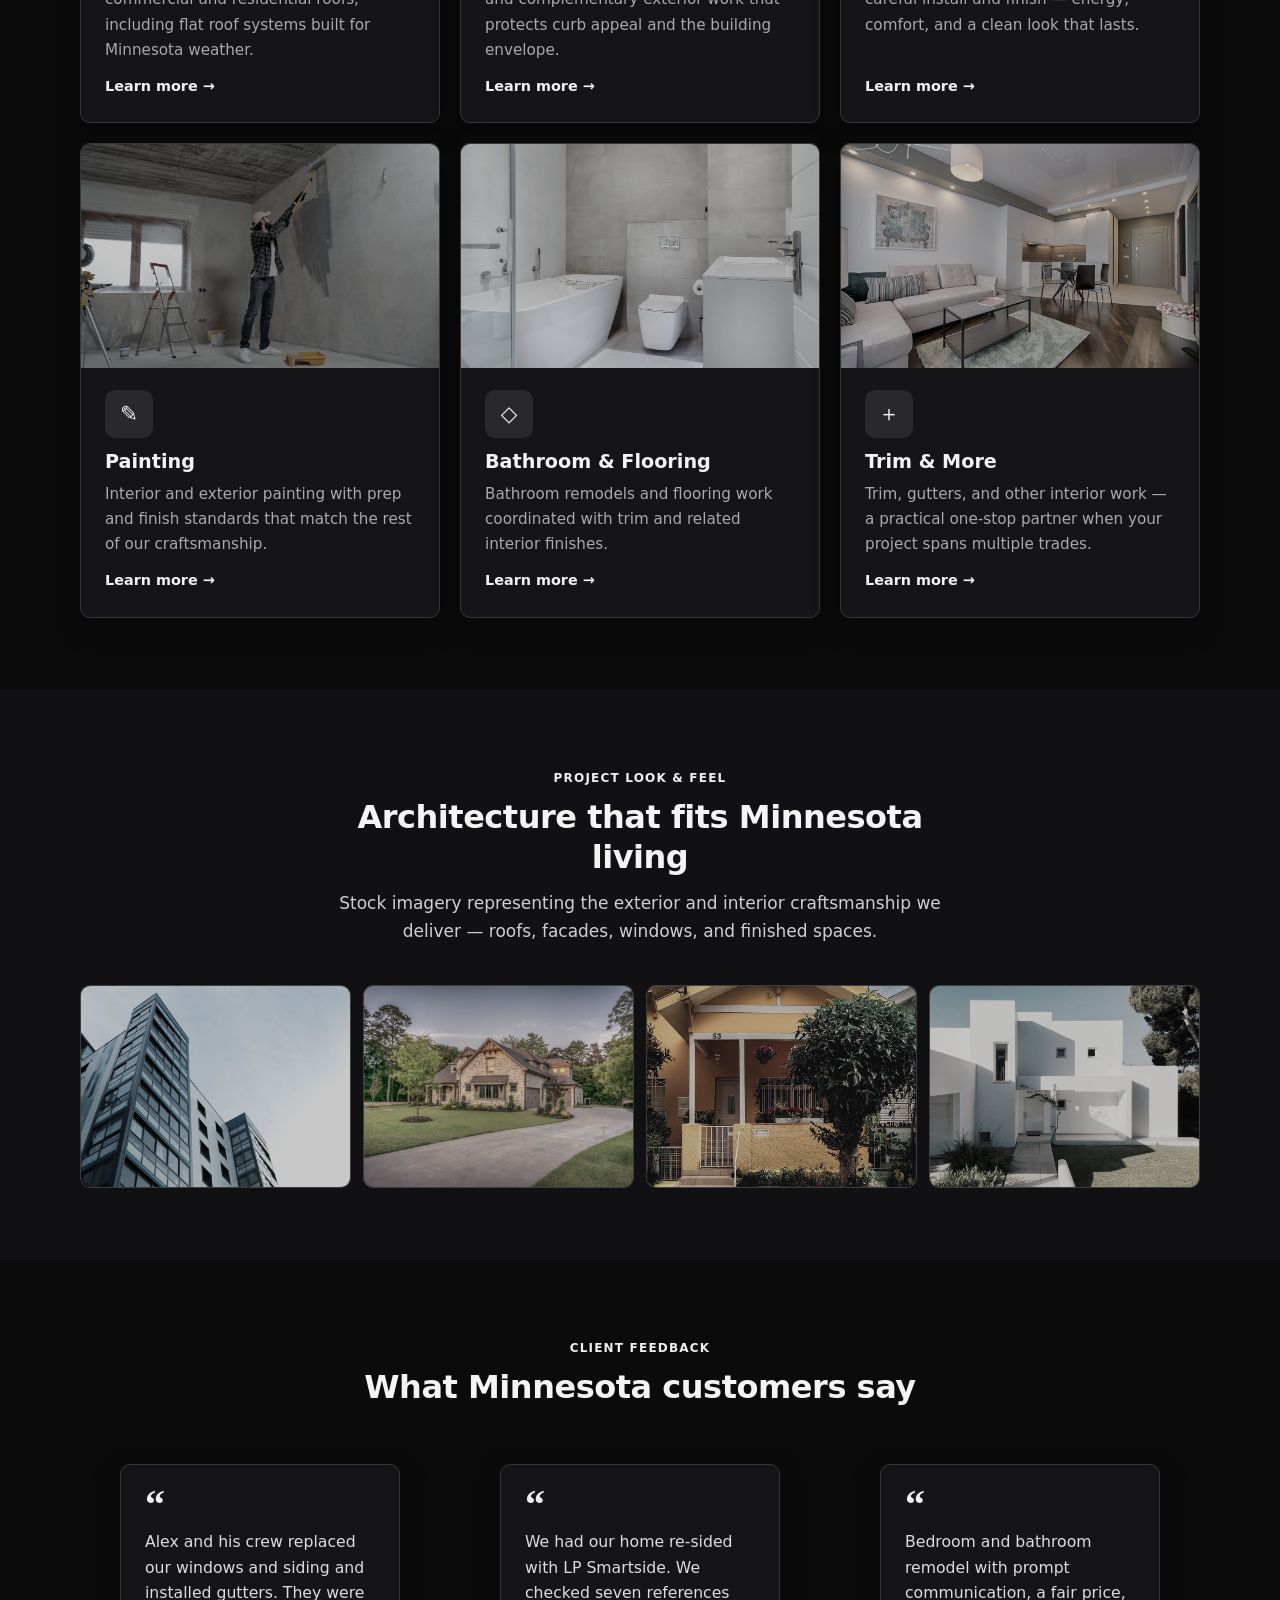
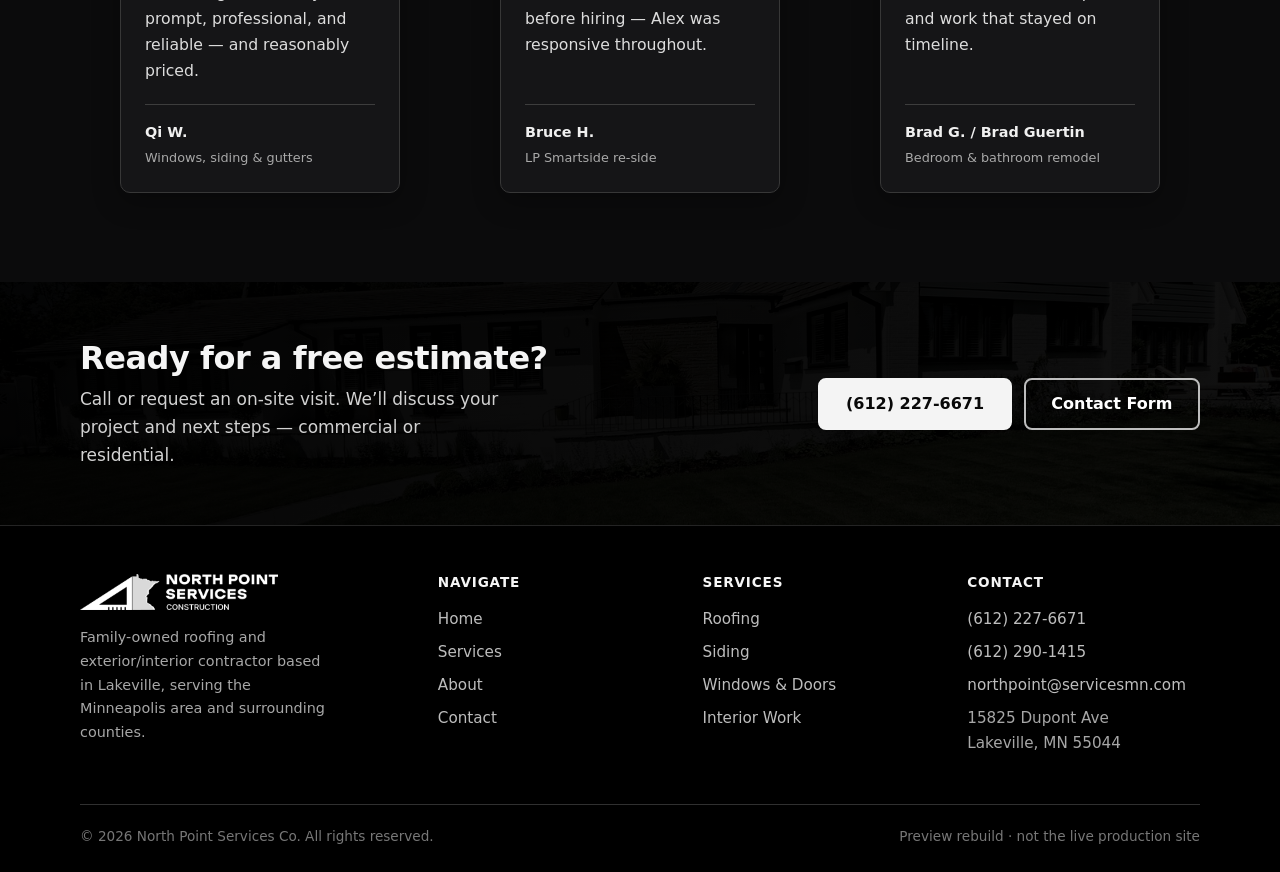
==== commit 29fa8f3d: "Remove Prompt from the first Why homeowners call us bullet. Co-authored-by: ilya155 <ilya155@users.n" ====
--- a/index.html
+++ b/index.html
@@ -65,7 +65,7 @@
         <aside class="hero-card" aria-label="Why choose North Point">
           <h2>Why homeowners call us</h2>
           <ul>
-            <li><span class="check" aria-hidden="true">✓</span> Prompt, professional crews with quality workmanship</li>
+            <li><span class="check" aria-hidden="true">✓</span> Professional crews with quality workmanship</li>
             <li><span class="check" aria-hidden="true">✓</span> Responsive owner project management</li>
             <li><span class="check" aria-hidden="true">✓</span> Fair pricing and timelines you can plan around</li>
             <li><span class="check" aria-hidden="true">✓</span> Free estimates — phone or on-site</li>
